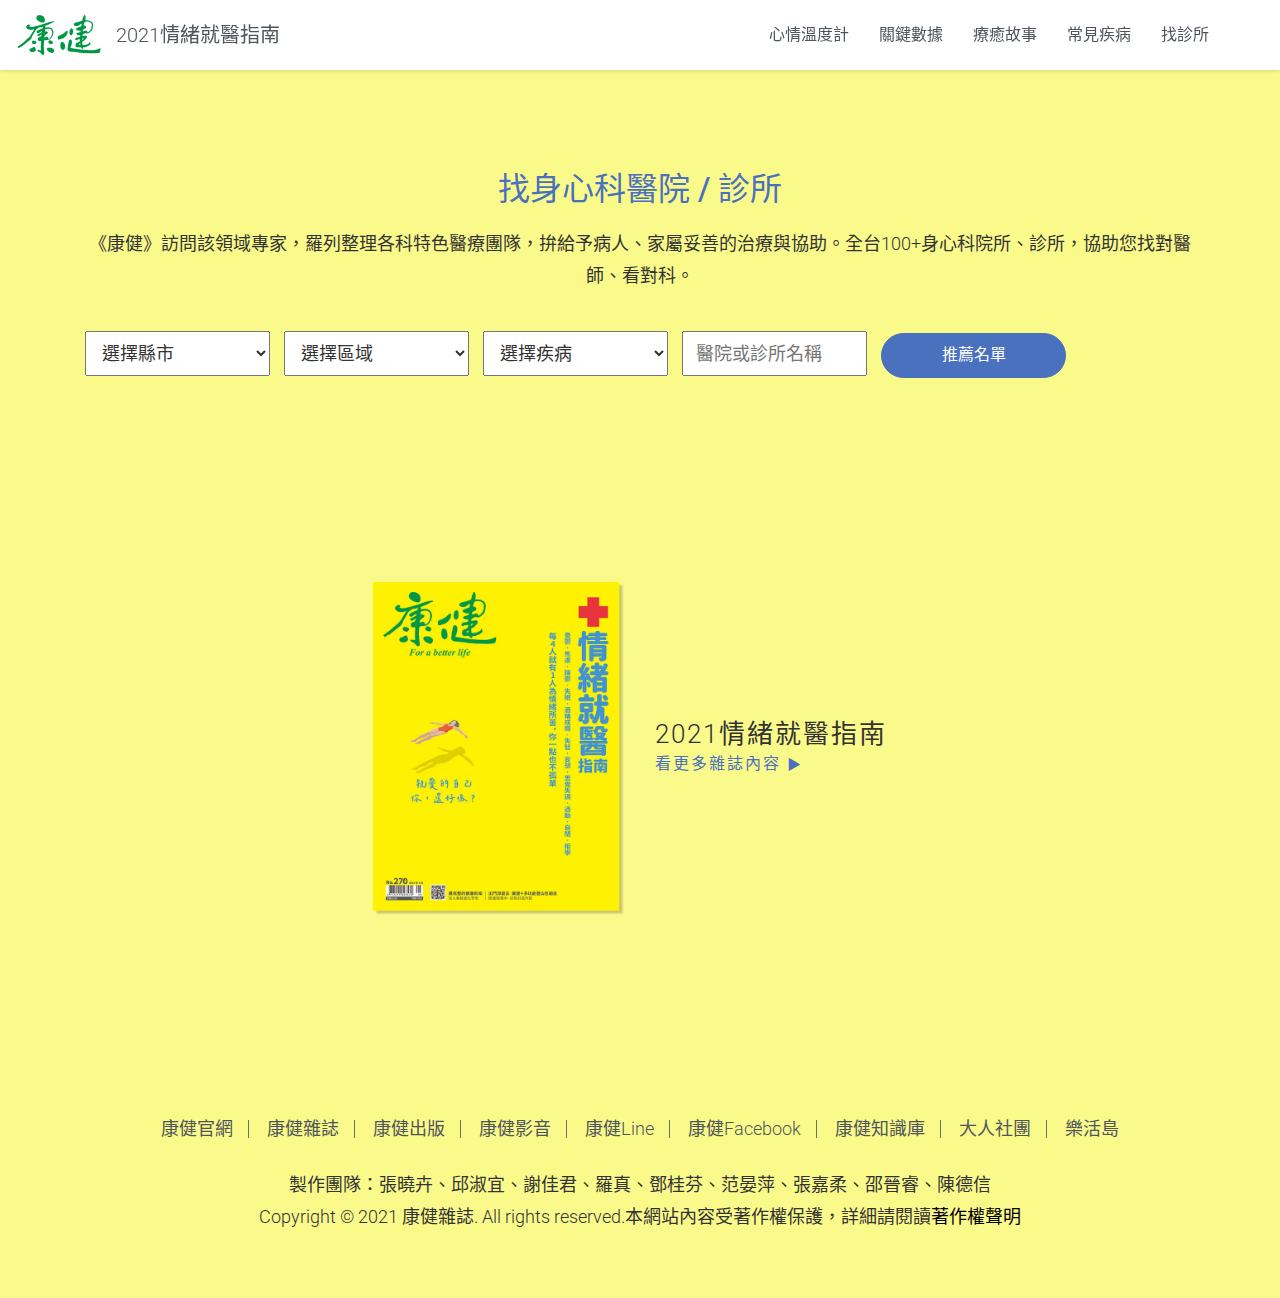
==== search.html @ f8a19983 "new" ====
<!DOCTYPE html>
<html lang="zh-TW">
<head>
  <meta charset="UTF-8">
  <meta http-equiv="X-UA-Compatible" content="IE=edge">
  <meta name="viewport" content="width=device-width, initial-scale=1.0">
  <title>親愛的自己　你，還好嗎？　2021情緒就醫指南｜康健雜誌</title>
  <meta name="description" content="掉入情緒泥淖中，你遠永不是孤單一人，走在療癒路上，我們陪你一起認識更完整的自己。">
  <meta name="keywords" content="憂鬱症,焦慮症,躁鬱症,失眠,思覺失調,拒學,懼學,過動,自閉,失智症,妄想症,就醫指南">
  <meta name="copyright" content="">
  <meta http-equiv="Pragma" content="no-cache">
  <meta property="og:url" content="https://web.commonhealth.com.tw/2021mental-health/">
  <meta property="og:type" content="website">
  <meta property="og:title" content="親愛的自己 你，還好嗎？2021情緒就醫指南｜康健雜誌">
  <meta property="og:description" content="掉入情緒泥淖中，你遠永不是孤單一人，走在療癒路上，我們陪你一起認識更完整的自己。">
  <meta property="og:image" content="https://web.commonhealth.com.tw/2021mental-health/images/1200x630.jpg">

  <link rel="stylesheet" href="./stylesheets/normalize.css">
  <!-- 康健共用header footer -->
  <link href="./stylesheets/bootstrap.min.css" rel="stylesheet">
  <link href="./stylesheets/main.css" rel="stylesheet">
  <!-- 樣式css -->
  <link rel="stylesheet" href="./stylesheets/screen.css">
  <!-- adobefont -->
  <script>
      (function(d) {
        var config = {
          kitId: 'yvf5xby',
          scriptTimeout: 3000,
          async: true
        },
        h=d.documentElement,t=setTimeout(function(){h.className=h.className.replace(/\bwf-loading\b/g,"")+" wf-inactive";},config.scriptTimeout),tk=d.createElement("script"),f=false,s=d.getElementsByTagName("script")[0],a;h.className+=" wf-loading";tk.src='https://use.typekit.net/'+config.kitId+'.js';tk.async=true;tk.onload=tk.onreadystatechange=function(){a=this.readyState;if(f||a&&a!="complete"&&a!="loaded")return;f=true;clearTimeout(t);try{Typekit.load(config)}catch(e){}};s.parentNode.insertBefore(tk,s)
      })(document);
  </script>

  <!-- Google Tag Manager -->
  <noscript><iframe src="//www.googletagmanager.com/ns.html?id=GTM-MCMN77"
      height="0" width="0" style="display:none;visibility:hidden"></iframe></noscript>
  <script>(function(w,d,s,l,i){w[l]=w[l]||[];w[l].push({'gtm.start':
      new Date().getTime(),event:'gtm.js'});var f=d.getElementsByTagName(s)[0],
      j=d.createElement(s),dl=l!='dataLayer'?'&l='+l:'';j.async=true;j.src=
      '//www.googletagmanager.com/gtm.js?id='+i+dl;f.parentNode.insertBefore(j,f);
      })(window,document,'script','dataLayer','GTM-MCMN77');</script>
  <!-- End Google Tag Manager -->
</head>
<body class="search-page">
  <header id="main-header">
    <nav class="navbar navbar-expand-lg">
      <a href="https://www.commonhealth.com.tw/">
        <div id="main-logo">2021情緒就醫指南</div>
      </a>
      <a href="index.html">
        <div class="navbar-brand">2021情緒就醫指南</div>
      </a>
      <button class="navbar-toggler" type="button" data-toggle="collapse" data-target="#navbarNavDropdown" aria-controls="navbarNavDropdown" aria-expanded="false" aria-label="Toggle navigation">
        <span class="navbar-toggler-icon"></span>
      </button>
      <div class="collapse navbar-collapse" id="navbarNavDropdown">
        <ul class="navbar-nav ml-auto">
          <li class="nav-item active">
            <a class="nav-link gtm-track" href="index.html">心情溫度計</a>
          </li>
          <li class="nav-item">
            <a class="nav-link gtm-track" href="story.html">關鍵數據</a>
          </li>
          <li class="nav-item">
            <a class="nav-link gtm-track" href="story.html#depression">療癒故事</a>
          </li>
          <li class="nav-item">
            <a class="nav-link gtm-track" href="story.html#symptom">常見疾病</a>
          </li>
          <li class="nav-item">
            <a class="nav-link gtm-track" href="search.html">找診所</a>
          </li>
          <div class="social-box">
            <a data-category="web_web" data-action="2021mental-health" data-label="click-header-fbshare" href="https://www.facebook.com/commonhealth"
              target="_blank" class="box icon gtm-event">
              <img src="https://assets.fevercdn.com/nc/icons/icon-fb.png" alt="">
            </a>
            <a data-category="web_web" data-action="2021mental-health" data-label="click-header-lineshare" href="https://maac.io/1ojgb"
              target="_blank" class="box icon gtm-event">
              <img src="https://assets.fevercdn.com/nc/icons/icon-line.png" alt="">
            </a>
          </div>
        </ul>
      </div>
    </nav>
</header>

    <!-- search hospital-->
    <section class="search-block">
      <div class="container">
         <h2>找身心科醫院 / 診所</h2>
         <p>《康健》訪問該領域專家，羅列整理各科特色醫療團隊，拚給予病人、家屬妥善的治療與協助。全台100+身心科院所、診所，協助您找對醫師、看對科。</p>
          <select name="select_city" id="city" class="col-12 col-md-2">
              <option value="" selected>選擇縣市</option>
          </select>
          <select name="select_area" id="area" class="col-12 col-md-2">
              <option value="" selected>選擇區域</option>
          </select>
          <select name="select_disease" id="disease" class="col-12 col-md-2">
              <option value="" selected>選擇疾病</option>
              <option value="all">全部</option>
              <option value="憂鬱症">憂鬱症</option>
              <option value="焦慮症">焦慮症</option>
              <option value="躁鬱症">躁鬱症</option>
              <option value="睡眠障礙">睡眠障礙</option>
              <option value="成癮（酒癮）">成癮（酒癮）</option>
              <option value="失智症">失智症</option>
              <option value="妄想症">妄想症</option>
              <option value="思覺失調">思覺失調</option>
              <option value="過動症">過動症</option>
              <option value="自閉症">自閉症</option>
              <option value="拒學／懼學">懼學（拒學）</option>
          </select>
          <input placeholder="醫院或診所名稱" id="search_name" class="col-12 col-md-2">
          <button id="gosearch" class="col-12 col-md-2" data-category="web_web" data-action="2021mental-health" data-label="click-search-hospital">推薦名單</button>
          <div class="show_result">
              <table id="result">
                  <thead>
                      <tr>
                          <td>醫院／診所</td>
                          <td>電話</td>
                          <td>地址</td>
                          <td>特色說明</td>
                      </tr>
                  </thead>
                  <tbody>
                  </tbody>
              </table>
          </div>
      </div>
  </section>

  <!-- buy -->
  <section class="buy-block">
    <div class="container">
      <div class="row">
        <div class="cover col-8 offset-2 col-md-3 offset-md-3"> <a href=""><img src="./images/cover.png" alt=""></a></div>
          <div class="text col-12 col-md-3 ">
            <h3>2021情緒就醫指南</h3>
            <h5><a href="https://shop.cwbook.com.tw/SalePage/Index/6976484" target="_blank">看更多雜誌內容<span>▶</span></a></h5>
        </div>
      </div>
    </div>
  </section>

  <!-- footer -->
  <footer id="main-footer">
    <div class="container">
    <ul>
        <li><a href="https://www.commonhealth.com.tw/" target="_blank">康健官網</a></li>
        <li><a href="https://www.commonhealth.com.tw/magazine/4536" target="_blank">康健雜誌</a></li>
        <li><a href="https://www.commonhealth.com.tw/book/index.action" target="_blank">康健出版</a></li>
        <li><a href="https://www.youtube.com/user/CommonHealthTV" target="_blank">康健影音</a></li>
        <li><a href="https://page.line.me/commonhealth?openQrModal=true" target="_blank">康健Line</a></li>
        <li><a href="https://www.facebook.com/commonhealth/" target="_blank">康健Facebook</a></li>
        <li><a href="https://kb.commonhealth.com.tw/" target="_blank">康健知識庫</a></li>
        <li><a href="https://club.commonhealth.com.tw/" target="_blank">大人社團</a></li>
        <li><a href="https://lohas.commonhealth.com.tw/" target="_blank">樂活島</a></li>
    </ul>
    <p>製作團隊：張曉卉、邱淑宜、謝佳君、羅真、鄧桂芬、范晏萍、張嘉柔、邵晉睿、陳德信<br>Copyright © 2021 康健雜誌. All rights reserved.本網站內容受著作權保護，詳細請閱讀<a href="https://www.commonhealth.com.tw/copyright">著作權聲明</a> </p>
    </div>
</footer>

    <!-- js -->
    <script type="text/javascript" src="./js/jquery.min.js"></script>
    <script type="text/javascript" src="./js/bootstrap.min.js"></script>
    <script src="https://code.jquery.com/jquery-2.2.4.min.js"></script>
    <script src="https://cdn.datatables.net/1.10.24/js/jquery.dataTables.min.js"></script>
    <script src="./js/hospital.js"></script>

</body>

</html>
---- stylesheets/main.css ----
@import url("http://fonts.googleapis.com/earlyaccess/notosanstc.css");
@import url("https://fonts.googleapis.com/css?family=Roboto");
@import url("https://fonts.googleapis.com/css?family=Josefin+Sans:300,300i,400");
/*! normalize.css v3.0.3 | MIT License | github.com/necolas/normalize.css */
html {
  font-family: sans-serif;
  -ms-text-size-adjust: 100%;
  -webkit-text-size-adjust: 100%;
}

body {
  margin: 0;
}

article,
aside,
details,
figcaption,
figure,
footer,
header,
hgroup,
main,
menu,
nav,
section,
summary {
  display: block;
}

audio,
canvas,
progress,
video {
  display: inline-block;
  vertical-align: baseline;
}

audio:not([controls]) {
  display: none;
  height: 0;
}

[hidden],
template {
  display: none;
}

a {
  background-color: transparent;
}

a:active, a:hover, a:focus {
  outline: 0;
  text-decoration: none;
}

abbr[title] {
  border-bottom: 1px dotted;
}

b,
strong {
  font-weight: bold;
}

dfn {
  font-style: italic;
}

small {
  font-size: 80%;
}

sub,
sup {
  font-size: 75%;
  line-height: 0;
  position: relative;
  vertical-align: baseline;
}

sup {
  top: -0.5em;
}

sub {
  bottom: -0.25em;
}

img {
  border: 0;
}

svg:not(:root) {
  overflow: hidden;
}

figure {
  margin: 0;
}

hr {
  -webkit-box-sizing: content-box;
          box-sizing: content-box;
  height: 0;
}

pre {
  overflow: auto;
}

code,
kbd,
pre,
samp {
  font-family: monospace, monospace;
  font-size: 1em;
}

button,
input,
optgroup,
select,
textarea {
  color: inherit;
  font: inherit;
  margin: 0;
}

button {
  overflow: visible;
}

button,
select {
  text-transform: none;
}

button,
html input[type="button"],
input[type="reset"],
input[type="submit"] {
  -webkit-appearance: button;
  cursor: pointer;
}

button[disabled],
html input[disabled] {
  cursor: default;
}

button::-moz-focus-inner,
input::-moz-focus-inner {
  border: 0;
  padding: 0;
}

input {
  line-height: normal;
}

input[type="checkbox"],
input[type="radio"] {
  -webkit-box-sizing: border-box;
          box-sizing: border-box;
  padding: 0;
}

input[type="number"]::-webkit-inner-spin-button,
input[type="number"]::-webkit-outer-spin-button {
  height: auto;
}

input[type="search"] {
  -webkit-appearance: textfield;
  -webkit-box-sizing: content-box;
          box-sizing: content-box;
}

input[type="search"]::-webkit-search-cancel-button,
input[type="search"]::-webkit-search-decoration {
  -webkit-appearance: none;
}

fieldset {
  border: 0;
  margin: 0;
  padding: 0;
}

legend {
  border: 0;
  padding: 0;
}

textarea {
  overflow: auto;
}

optgroup {
  font-weight: bold;
}

body {
  padding-top: 70px;
  font-size: 1.125rem;
  font-family: -apple-system, BlinkMacSystemFont, "Noto Sans TC", "Microsoft JhengHei", "Roboto", "Helvetica Neue", Arial, sans-serif, "Apple Color Emoji", "Segoe UI Emoji", "Segoe UI Symbol";
}

header {
  position: fixed;
  top: 0;
  z-index: 9999;
  width: 100%;
  height: 70px;
}

header nav {
  color: #4F555C;
  background-color: #fff;
  -webkit-box-shadow: 0 0 5px rgba(0, 0, 0, 0.2);
          box-shadow: 0 0 5px rgba(0, 0, 0, 0.2);
}

header nav .navbar-nav a.nav-link {
  color: #4F555C;
  -webkit-transition: .3s;
  -o-transition: .3s;
  transition: .3s;
  font-size: 16px;
}

header nav .navbar-nav a.nav-link:hover {
  color: #45b035;
}

header nav #main-logo {
  float: left;
  background: url(../images/img_logo.svg) no-repeat center/contain;
  width: 85px;
  height: 40px;
  margin: 7px 15px 7px 0;
  text-indent: -5000px;
}

header nav .navbar-brand {
  margin-right: 0;
  color: #4F555C;
}

header nav .dropdown-item {
  -webkit-transition: .3s;
  -o-transition: .3s;
  transition: .3s;
}

header nav .dropdown-item:hover, header nav .dropdown-item:focus, header nav .dropdown-item:active {
  color: #45b035;
  background: #fff;
}

footer {
  /* background-color: #F7F7F7; */
  padding: 100px 0 50px;
  text-align: center;
  font-size: 0.875rem;
}
footer a {
  color:#000;
}

footer ul {
  list-style: none;
  padding-left: 0;
}

footer ul li {
  display: inline-block;
  margin: 0 15px 15px 0;
  border-right: 1px solid #707070;
  padding-right: 15px;
  line-height: 1;
  font-size: 1.125rem;
}

footer ul li:last-child {
  border-right: none;
  padding-right: 0;
  margin-right: 0;
}

footer ul li a, footer ul li a:hover {
  color: #4F555C;
}

.social-box {
  display: flex;
  align-items: center;
  vertical-align: bottom;
}
.social-box a {
  margin: 0 10px;
  display: flex;
  
}
.social-box a img {
  height: 30px;
}


@media (max-width: 768px) {
  body {
    padding-top: 56px;
  }
  header {
    position: fixed;
    top: 0;
    z-index: 10;
    width: 100%;
    height: 56px;
    z-index: 9999;
  }
  header nav {
    color: #4F555C;
    -webkit-box-shadow: 0 0 5px rgba(0, 0, 0, 0.2);
            box-shadow: 0 0 5px rgba(0, 0, 0, 0.2);
  }
  header nav .navbar-nav a.nav-link {
    color: #4F555C;
    padding-top: 15px;
    padding-bottom: 15px;
  }
  header nav .navbar-nav a.nav-link:hover {
    color: #45b035;
  }
  header nav .navbar-brand {
    font-size: 0.875rem;
  }
  header nav .dropdown-menu {
    border: none;
  }
  header nav .dropdown-menu .dropdown-item {
    padding-top: 10px;
    padding-bottom: 10px;
  }
  header nav .dropdown-menu .dropdown-item:hover {
    color: #45b035;
    background: #fff;
  }
  header nav .navbar-toggler {
    border-color: none;
  }
  header nav .navbar-toggler:focus {
    outline: none;
  }
  header nav .navbar-toggler-icon {
    background-image: url("data:image/svg+xml;charset=utf8,%3Csvg viewBox='0 0 32 32' xmlns='http://www.w3.org/2000/svg'%3E%3Cpath stroke='rgba(13, 13, 13, 100)' stroke-width='2' stroke-linecap='round' stroke-miterlimit='10' d='M4 8h24M4 16h24M4 24h24'/%3E%3C/svg%3E");
  }
  header nav #main-logo {
    float: left;
    background-image: url(../images/img_logo.svg));
    background-size: contain;
    background-repeat: no-repeat;
    background-position: center;
    width: 62px;
    height: 30px;
    margin: 0;
    text-indent: -5000px;
  }
  .social-box a {
    margin: 0 26px 0 0; 
    padding: 15px 0;
  }
}

@media (min-width: 992px) {
  .navbar-expand-lg .navbar-nav .nav-link {
    padding-right: 15px;
    padding-left: 15px;
  }
}
---- stylesheets/screen.css ----
@charset "UTF-8";
body {
  background-color: #FCFCFC;
  font-family: 'roboto', 'source-han-sans-traditional', sans-serif;
  font-weight: 300;
  font-style: normal;
  line-height: 1.75;
  color: #333;
  overflow-x: hidden;
}
body.index-page, body.search-page {
  background-color: #FAFA8B;
}
body.noscroll {
  position: fixed;
  width: 100%;
  overflow-y: scroll;
}

a {
  text-decoration: none;
}

p {
  font-size: 18px;
}
@media (max-width: 768px) {
  p {
    font-size: 17px;
  }
}

h2 {
  color: #4A71BE;
  font-size: 32px;
  margin: 0 auto 20px;
  text-align: center;
}
@media (max-width: 768px) {
  h2 {
    font-size: 28px;
    line-height: 1.4;
  }
}

h3 {
  font-size: 26px;
  font-weight: 300;
  line-height: 1.5;
  margin: 0;
}

@media (max-width: 768px) {
  h3 {
    font-size: 20px;
  }
}
.op-block {
  height: 100vh;
  display: flex;
  align-items: center;
  justify-content: center;
  margin-top: -2%;
}
.op-block .row {
  align-items: center;
}
.op-block .op-img .grid-item {
  height: 35vh;
  width: 90%;
  display: inline-block;
  position: relative;
}
.op-block .op-img .grid-item .grid-item1 {
  background-color: #8E9EF7;
  height: 100%;
  clip-path: polygon(0 3%, 100% 3%, 100% 88%, 0 100%);
}
.op-block .op-img .grid-item .grid-item2 {
  background-color: #F5C66E;
  height: 100%;
  clip-path: polygon(0 10%, 100% 0%, 100% 100%, 0 100%);
}
.op-block .op-img .grid-item .grid-item3 {
  background-color: #FFD9AC;
  height: 100%;
  clip-path: polygon(0 0, 100% 12%, 100% 100%, 0 100%);
}
.op-block .op-img .grid-item .grid-item4 {
  background-color: #ACFFFC;
  height: 100%;
  clip-path: polygon(0 10%, 100% 10%, 100% 100%, 0% 100%);
}
.op-block .op-img .grid-item .item-img {
  position: absolute;
  bottom: -9%;
  left: 0;
  width: 95%;
}
@media (max-width: 768px) {
  .op-block .op-img .grid-item .item-img {
    bottom: -10%;
    left: -3%;
  }
}
.op-block .op-img:nth-child(1) {
  padding-right: 8px;
}
.op-block .op-img:nth-child(2) {
  padding-left: 8px;
}
.op-block .op-text {
  text-align: center;
}
.op-block .op-text h4 {
  font-size: 20px;
  font-weight: 400;
  color: #000;
  letter-spacing: 2px;
  margin: 0 auto 20px;
}
.op-block .op-text h1 {
  margin: 0 auto;
}
.op-block .op-text h1 img {
  margin-bottom: 20px;
  width: 100%;
}
.op-block .op-text p {
  font-size: 16px;
}
.op-block .op-text .btn {
  margin-top: 50px;
}
.op-block .op-text .btn a {
  border: 1px solid #4A71BE;
  padding: 8px 30px;
  border: 2px solid #4A71BE;
  border-radius: 50px;
  color: #4A71BE;
  font-size: 20px;
  font-weight: 400;
  letter-spacing: 2px;
  background: #fff;
}

.wrap {
  width: 100%;
  max-width: 1200px;
  margin: auto;
  display: flex;
  text-align: center;
  align-items: center;
}

.illustration {
  position: absolute;
  top: 0;
  z-index: 1;
}
.illustration img {
  display: block;
  width: 100%;
}
.illustration .img-move {
  position: absolute;
  top: 0;
  left: 0;
}
.illustration.illustration-1 .img-move {
  animation: illustration-1 1s infinite alternate linear;
}
.illustration.illustration-2 .img-move {
  animation: illustration-2 4s infinite alternate ease-in-out;
}
.illustration.illustration-3 .img-move {
  animation: illustration-2 1.5s infinite alternate ease-in-out;
}
.illustration.illustration-4 .img-move {
  animation: illustration-4 2s infinite forwards linear;
  opacity: 0;
}
.illustration.illustration-5 .img-move {
  animation: illustration-5 3s infinite forwards linear;
  transform-origin: 52.5% 37.5%;
}
.illustration.illustration-6 .img-move {
  animation: illustration-6 2s infinite forwards ease-in-out;
  transform-origin: top center;
}

@keyframes illustration-1 {
  0% {
    top: 0px;
    left: 0px;
  }
  25% {
    top: 1px;
    left: 2px;
  }
  50% {
    top: 0px;
    left: 0px;
  }
  75% {
    top: 1px;
    left: -2px;
  }
  100% {
    top: 0px;
    left: 0px;
  }
}
@keyframes illustration-2 {
  0% {
    left: 0px;
  }
  25% {
    left: 10px;
  }
  50% {
    left: 0px;
  }
  75% {
    left: -10px;
  }
  100% {
    left: 0px;
  }
}
@keyframes illustration-4 {
  0% {
    top: -20px;
    left: 10px;
    opacity: 0;
  }
  15% {
    top: -20px;
    left: 10px;
    opacity: 1;
  }
  85% {
    top: 0;
    left: 0;
    opacity: 1;
  }
  100% {
    top: 0;
    left: 0;
    opacity: 0;
  }
}
@keyframes illustration-5 {
  0% {
    opacity: 1;
    transform: scale(0);
  }
  50% {
    opacity: 1;
    transform: scale(1);
  }
  70% {
    opacity: 1;
    transform: scale(1);
  }
  80% {
    opacity: 0;
    transform: scale(1);
  }
  100% {
    opacity: 0;
    transform: scale(1);
  }
}
@keyframes illustration-6 {
  0% {
    left: 5px;
    transform: scale(0.95);
    opacity: 0;
  }
  25% {
    opacity: 1;
  }
  50% {
    left: 0;
    transform: scale(1);
    opacity: 1;
  }
  75% {
    opacity: 1;
  }
  100% {
    left: 0;
    transform: scale(1);
    opacity: 0;
  }
}
.op-block .illustration {
  top: -12%;
}

@media (min-width: 1400px) {
  .op-block .op-img .grid-item {
    height: 33vh;
    width: 95%;
  }
  .op-block .illustration {
    top: 0%;
  }
}
@media (max-width: 768px) {
  .op-block {
    padding-top: 45px;
    padding-bottom: 40px;
    height: auto;
  }
  .op-block .op-img .grid-item {
    height: 17vh;
    margin-bottom: 10px;
    width: 100%;
  }
  .op-block .op-img:nth-child(1) {
    padding-left: 20px;
  }
  .op-block .op-img:nth-child(2) {
    padding-right: 20px;
  }
  .op-block .illustration {
    top: -17%;
  }
  .op-block .op-text {
    margin-top: 30px;
  }
  .op-block .op-text h4 {
    font-size: 18px;
    margin-bottom: 10px;
  }
  .op-block .op-text h1 img {
    width: 210px;
  }
  .op-block .op-text .btn {
    margin-top: 10px;
  }
  .op-block .op-text .btn a {
    font-size: 15px;
  }
}
.question-block {
  height: 100vh;
  display: flex;
  align-items: center;
}
.question-block .justify-content-md-center {
  margin-top: 70px;
}

.img-block .illustration {
  position: relative;
}
.img-block img {
  width: 100%;
}

@media (max-width: 768px) {
  .question-block img {
    width: 75%;
    margin: 0 auto 20px;
  }
}
.txt-block {
  text-align: left;
}
.txt-block .schedule-range {
  width: 330px;
}
.txt-block .schedule-line {
  height: 4px;
  background-color: #ffffff;
  position: relative;
  text-align: left;
  margin-bottom: 40px;
}
@media (max-width: 768px) {
  .txt-block .schedule-line {
    margin-bottom: 20px;
  }
}
.txt-block .schedule-line::after {
  display: inline-block;
  content: "";
  position: absolute;
  height: 4px;
  background-color: #4A71BE;
}
.txt-block .schedule-line.schedule-line--1::after {
  width: 16.6666666%;
}
.txt-block .schedule-line.schedule-line--2::after {
  width: 33.3333332%;
}
.txt-block .schedule-line.schedule-line--3::after {
  width: 49.9999998%;
}
.txt-block .schedule-line.schedule-line--4::after {
  width: 66.6666664%;
}
.txt-block .schedule-line.schedule-line--5::after {
  width: 83.333333%;
}
.txt-block .schedule-line.schedule-line--6::after {
  width: 100%;
}
.txt-block .heart {
  width: 20%;
  padding: 20px 12px;
}
.txt-block .select-block {
  margin: 70px auto 0;
}
@media (max-width: 768px) {
  .txt-block .select-block {
    margin-top: 35px;
  }
}
.txt-block .select-block > div {
  max-width: 320px;
}
.txt-block .next-btn {
  border: 1px solid #4A71BE;
  border-bottom: 6px solid #4A71BE;
  margin-top: 10%;
  font-size: 15px;
  font-weight: 500;
}
.txt-block .next-btn:hover a {
  background: #000;
  color: #ddd;
}
.txt-block .btn a {
  background: transparent;
  color: #373737;
  padding: 8px 30px;
}
.txt-block .rate:not(:checked) > label:hover::before, .txt-block .rate:not(:checked) > label:hover ~ label::before,
.txt-block .rate > input:checked + label:hover::before,
.txt-block .rate > input:checked + label:hover ~ label::before,
.txt-block .rate > input:checked ~ label:hover::before,
.txt-block .rate > input:checked ~ label:hover ~ label::before {
  background-color: #4A71BE;
  border-color: #4A71BE;
}
.txt-block .rate:not(:checked) > label:hover span, .txt-block .rate:not(:checked) > label:hover ~ label span,
.txt-block .rate > input:checked + label:hover span,
.txt-block .rate > input:checked + label:hover ~ label span,
.txt-block .rate > input:checked ~ label:hover span,
.txt-block .rate > input:checked ~ label:hover ~ label span {
  color: white;
}
.txt-block .rate > input:checked ~ label::before,
.txt-block .rate > label:hover ~ input:checked ~ label::before {
  background-color: #4A71BE;
  border-color: #4A71BE;
}
.txt-block .rate > input:checked ~ label span,
.txt-block .rate > label:hover ~ input:checked ~ label span {
  color: white;
}
.txt-block label {
  position: relative;
  display: block;
  width: 50px;
  height: 50px;
  margin: 0;
}
@media (max-width: 768px) {
  .txt-block label {
    margin: 0 10px;
  }
}
.txt-block label::before {
  content: '';
  display: block;
  position: absolute;
  top: 0;
  left: 0;
  width: 50px;
  height: 50px;
  background-color: #fff;
  border: 1px solid #373737;
  border-radius: 50%;
  transition: all 0.3s;
}
.txt-block label span {
  position: absolute;
  top: 50%;
  left: 50%;
  display: block;
  color: #D0D9F2;
  font-size: 24px;
  font-weight: 100;
  line-height: 1;
  transform: translate(-50%, -50%);
  transition: all 0.3s;
  z-index: 1;
}
@media (max-width: 768px) {
  .txt-block label span {
    left: 56%;
  }
}
.txt-block input {
  position: absolute;
  opacity: 0;
}
.txt-block h5 {
  font-size: 13px;
  font-weight: 200;
  line-height: 1.5;
}
.txt-block .h5 {
  display: block;
  color: #4A71BE;
  font-size: 16px;
  font-weight: 200;
}
.txt-block .comment {
  font-size: 16px;
  margin-top: 50px;
  font-weight: 200;
}
@media (max-width: 768px) {
  .txt-block .comment {
    margin-top: 25px;
    font-size: 15px;
  }
}
.txt-block .comment span {
  display: block;
}
@media (max-width: 768px) {
  .txt-block .comment span {
    display: inline;
  }
}
@media (max-width: 768px) {
  .txt-block .q1-h3 {
    letter-spacing: -1px;
  }
  .txt-block .rate {
    display: flex;
    justify-content: center;
  }
}

#resultSection {
  display: none;
}

.result-block {
  display: none;
  padding: 100px 0;
}
@media (max-width: 768px) {
  .result-block {
    padding: 80px 0;
  }
}
.result-block .img-block img {
  width: 95%;
  margin-bottom: 10px;
}
@media (max-width: 768px) {
  .result-block .img-block {
    text-align: center;
  }
  .result-block .img-block img {
    width: 85%;
  }
}
.result-block .txt-block h3 {
  color: #4A71BE;
  margin-bottom: 20px;
}
.result-block .txt-block .sub-title img {
  height: 22px;
  margin-bottom: 10px;
}
.result-block .txt-block .sub-title2 {
  margin-top: 50px;
}
.result-block .txt-block .sub-title2 img {
  height: 26px;
}
.result-block .txt-block .help-block {
  background-color: #fff;
  padding: 20px 20px 1px;
  border-radius: 5px;
}
.result-block .txt-block .help-block .way {
  margin-bottom: 20px;
}
.result-block .txt-block .help-block .way h4 {
  margin: 0 auto 10px;
  font-size: 18px;
  font-weight: 400;
  line-height: 1;
  color: #4A71BE;
}
.result-block .txt-block .help-block .way h4 a {
  color: #4A71BE;
}
.result-block .txt-block .help-block .way h4 a span {
  margin-left: 12px;
  font-size: 14px;
}
.result-block .txt-block .help-block .way p {
  margin: 10px auto;
  line-height: 1.5;
}
.result-block .txt-block .help-block .way ol {
  padding-left: 20px;
}
.result-block .txt-block .help-block .line {
  display: block;
  width: 100%;
  height: 1px;
  background-color: #4A71BE;
  margin-bottom: 20px;
  opacity: 0.5;
}
.result-block .btn-block .play-again {
  font-size: 17px;
  color: #000;
  letter-spacing: 2px;
  margin-top: 20px;
  display: inline-block;
  position: relative;
}
.result-block .btn-block .play-again::after {
  content: "";
  display: block;
  width: 100%;
  height: 2px;
  position: absolute;
  bottom: -3px;
  left: 0;
  background: #000;
}
@media (max-width: 768px) {
  .result-block .btn-block .play-again {
    margin-top: 15px;
  }
}
.result-block .sns {
  float: right;
  margin-top: 15px;
  display: flex;
  align-items: flex-end;
}
.result-block .sns a {
  display: inline-flex;
  margin: 0 10px;
}
.result-block .sns a img {
  width: 30px;
  display: inline-block;
  opacity: .9;
  transition: .3s;
  margin: 0;
}
.result-block .sns a img:hover {
  opacity: 1;
}

.link-block {
  background-color: #4A71BE;
  display: grid;
  align-items: center;
}
.link-block .link-img {
  grid-column: 1 / 8;
}
.link-block .link-img img {
  width: 100%;
}
@media (max-width: 768px) {
  .link-block .link-img {
    grid-column: 1 / 12;
  }
}
.link-block .link-text {
  grid-column: 9 / 13;
  padding-right: 5%;
  padding-left: 5%;
}
.link-block .link-text img {
  width: 75%;
  margin-bottom: 26px;
}
.link-block .link-text img.link-text-2 {
  width: 100%;
  margin-right: 100px;
}
@media (max-width: 768px) {
  .link-block .link-text img.link-text-2 {
    margin-right: 0;
  }
}
.link-block .link-text p {
  color: #fff;
}
.link-block .link-text h4 {
  text-align: right;
  margin-top: 40px;
}
.link-block .link-text h4 a {
  font-size: 17px;
  color: #FAFA8B;
  letter-spacing: 2px;
  transition: .3s;
}
.link-block .link-text h4 a span {
  font-size: 14px;
  margin-left: 6px;
}
.link-block .link-text h4 a:hover {
  color: #000;
}
@media (max-width: 768px) {
  .link-block .link-text {
    grid-column: 1 / 12;
    padding-left: 15px;
    padding-right: 15px;
  }
  .link-block .link-text img {
    margin-top: 40px;
  }
  .link-block .link-text p {
    font-size: 15px;
  }
  .link-block .link-text h4 {
    margin-top: 30px;
    margin-bottom: 30px;
  }
}

.search-block {
  padding: 100px 0;
}
.search-block p {
  margin-bottom: 40px;
  text-align: center;
}
.search-block select {
  padding: 8px 12px;
  margin-right: 10px;
  height: 45px;
}
.search-block input {
  height: 45px;
  padding: 8px 12px;
}
.search-block button {
  height: 45px;
  background-color: #4A71BE;
  color: #FFF;
  border: none;
  font-size: 16px;
  padding-right: 35px;
  padding-left: 35px;
  border-radius: 50px;
  margin-left: 10px;
  border: 1px solid #4A71BE;
  transition: .3s;
}
.search-block button:hover {
  background-color: #fff;
  color: #4A71BE;
}
.search-block .show_result {
  text-align: left;
  font-size: 16px;
  line-height: 1.5;
  margin-top: 30px;
}
.search-block .dataTables_paginate {
  font-size: 17px;
  letter-spacing: 2px;
  color: #000;
  text-align: right;
  cursor: pointer;
  margin-top: 24px;
}
.search-block .paginate_button {
  font-size: 17px;
  letter-spacing: 2px;
  color: #4A71BE;
  margin: 0 6px;
  opacity: 0.4;
  transition: .3s;
}
.search-block .paginate_button.current {
  opacity: 1;
  font-weight: 500;
}
.search-block .paginate_button:hover {
  opacity: 1;
}
.search-block table {
  margin: auto;
}
.search-block thead {
  border-bottom: 2px solid #4A71BE;
}
@media (max-width: 768px) {
  .search-block thead {
    display: none;
  }
}
.search-block tbody tr, .search-block thead tr {
  display: flex;
  flex-direction: row;
  width: 1110px;
}
@media (max-width: 768px) {
  .search-block tbody tr, .search-block thead tr {
    flex-direction: column;
    width: 345px;
  }
}
.search-block tbody tr {
  border-bottom: 1px solid #96a8cc;
}
.search-block tbody tr:nth-last-child(1) {
  border-bottom: none;
}
@media (max-width: 768px) {
  .search-block tbody tr {
    padding-bottom: 14px;
    padding-top: 14px;
  }
}
.search-block tbody td, .search-block thead td {
  padding: 16px 10px;
  width: 80px;
}
@media (max-width: 768px) {
  .search-block tbody td, .search-block thead td {
    width: 100%;
    padding: 5px;
  }
}
.search-block tbody td:nth-child(1), .search-block thead td:nth-child(1) {
  flex-grow: 4;
  font-weight: 500;
}
@media (max-width: 768px) {
  .search-block tbody td:nth-child(1), .search-block thead td:nth-child(1) {
    flex-grow: 1;
  }
}
.search-block tbody td:nth-child(2), .search-block thead td:nth-child(2) {
  flex-grow: 1;
}
@media (max-width: 768px) {
  .search-block tbody td:nth-child(2), .search-block thead td:nth-child(2) {
    flex-grow: 1;
  }
}
.search-block tbody td:nth-child(3), .search-block thead td:nth-child(3) {
  flex-grow: 4;
}
@media (max-width: 768px) {
  .search-block tbody td:nth-child(3), .search-block thead td:nth-child(3) {
    flex-grow: 1;
  }
}
.search-block tbody td:nth-child(4), .search-block thead td:nth-child(4) {
  flex-grow: 6;
}
@media (max-width: 768px) {
  .search-block tbody td:nth-child(4), .search-block thead td:nth-child(4) {
    flex-grow: 1;
  }
}
.search-block thead td {
  font-weight: 500;
  color: #4A71BE;
}
@media (max-width: 768px) {
  .search-block {
    padding: 80px 0;
  }
  .search-block select {
    margin: 0 0 20px 0;
  }
  .search-block button {
    margin-top: 20px;
    margin-left: 0;
  }
}

.recommend {
  background-color: #FFF;
  padding: 2px 10px;
  border-radius: 16px;
  font-size: 11px;
  color: #4A71BE;
  margin-left: 6px;
  line-height: 1;
}

.buy-block {
  padding: 100px 0;
}
.buy-block .row {
  align-items: center;
}
.buy-block .cover img {
  width: 100%;
}
.buy-block .text {
  text-align: left;
  letter-spacing: 2px;
}
.buy-block .text h5 {
  font-size: 16px;
}
.buy-block .text h5 a {
  color: #4A71BE;
  transition: .3s;
}
.buy-block .text h5 a span {
  font-size: 14px;
  margin-left: 6px;
}
.buy-block .text h5 a:hover {
  color: #000;
}
@media (max-width: 768px) {
  .buy-block {
    padding: 80px 0;
  }
  .buy-block .text {
    text-align: center;
    margin-top: 20px;
  }
}

.story-page section {
  padding: 100px 0;
}
.story-page section.link-block {
  padding: 0;
}
.story-page section.s1-block {
  padding-bottom: 70px;
}
.story-page section.s2-block, .story-page section.s3-block {
  padding: 70px 0;
}
@media (max-width: 768px) {
  .story-page section {
    padding: 70px 0;
  }
  .story-page section.s1-block {
    padding-bottom: 50px;
  }
  .story-page section.s2-block, .story-page section.s3-block {
    padding: 50px 0;
  }
}
.story-page .op {
  background-color: #FAFA8B;
  padding: 100px 0 75px;
  position: relative;
}
@media (max-width: 768px) {
  .story-page .op {
    padding: 50px 0 70px;
  }
}
.story-page .op .story-h1-img {
  width: 50%;
  display: inline-block;
}
@media (max-width: 768px) {
  .story-page .op .story-h1-img {
    width: 90%;
    padding: 0 0 38px 0;
  }
}
.story-page .op .story-op-img {
  width: 40%;
  display: inline-block;
  position: absolute;
  right: 0;
  bottom: -125px;
}
@media (max-width: 768px) {
  .story-page .op .story-op-img {
    width: 55%;
    bottom: -100px;
  }
}
.story-page .tab-content .active {
  display: block;
  opacity: 1;
}

.s1-block .info-block, .s2-block .info-block, .s3-block .info-block {
  margin-top: 50px;
}
.s1-block .info-block .info-title, .s2-block .info-block .info-title, .s3-block .info-block .info-title {
  text-align: center;
  font-size: 22px;
  font-weight: 500;
  margin-bottom: 20px;
}
@media (max-width: 768px) {
  .s1-block .info-block .info-title, .s2-block .info-block .info-title, .s3-block .info-block .info-title {
    font-size: 20px;
    line-height: 1.5;
  }
}
.s1-block .info-block h6, .s2-block .info-block h6, .s3-block .info-block h6 {
  margin-top: 20px;
  font-weight: 200;
}

.s1-img {
  background-image: url(../images/form1.svg);
  background-size: contain;
  background-repeat: no-repeat;
  background-position: center;
  height: 315px;
}
@media (max-width: 768px) {
  .s1-img {
    background-image: url(../images/form1-mb.svg);
    height: 364px;
  }
}

.s2-img {
  background-image: url(../images/form2.svg);
  background-size: contain;
  background-repeat: no-repeat;
  background-position: center;
  height: 265px;
}
@media (max-width: 768px) {
  .s2-img {
    background-image: url(../images/form2-mb.svg);
    height: 310px;
  }
}

.s3-img {
  background-image: url(../images/form3.svg);
  background-size: contain;
  background-repeat: no-repeat;
  background-position: center;
  height: 346px;
}
@media (max-width: 768px) {
  .s3-img {
    background-image: url(../images/form3-mb.svg);
    height: 396px;
  }
}

.story-block .story-title {
  display: block;
  height: 34px;
  text-align: center;
  margin: 0 auto 14px;
}
@media (max-width: 768px) {
  .story-block .story-title {
    height: 30px;
  }
}
.story-block .quote-row {
  margin: 40px auto 60px;
  display: flex;
  align-items: center;
}
.story-block .quote-row img {
  width: 100%;
}
@media (max-width: 768px) {
  .story-block .quote-row {
    margin: 0px auto 30px;
  }
}
.story-block .quote {
  font-weight: 200;
  position: relative;
  padding: 30px 40px;
}
@media (max-width: 768px) {
  .story-block .quote {
    font-size: 24px;
    padding: 30px 28px;
  }
}
.story-block .quote::before {
  content: "“";
  display: inline-block;
  position: absolute;
  top: 0;
  left: 15px;
  font-size: 50px;
  font-family: 'source-han-sans-traditional', sans-serif;
}
@media (max-width: 768px) {
  .story-block .quote::before {
    left: 0;
  }
}
.story-block .quote::after {
  content: "”";
  display: inline-block;
  position: absolute;
  right: 16px;
  bottom: -20px;
  font-size: 50px;
  font-family: 'source-han-sans-traditional', sans-serif;
}
@media (max-width: 768px) {
  .story-block .quote::after {
    right: 0;
    bottom: -26px;
  }
}
.story-block .video-block {
  position: relative;
  margin-top: 50px;
}
.story-block .video-block a {
  color: white;
  font-size: 22px;
  font-weight: 500;
  letter-spacing: 2px;
}
.story-block .video-block a span {
  font-size: 18px;
  margin-left: 8px;
}
.story-block .link {
  text-align: right;
}
.story-block .link a {
  color: #4A71BE;
  font-size: 16px;
  text-align: right;
}
.story-block .link a span {
  font-size: 14px;
  margin-left: 6px;
}

.symptom-block .nav-pills {
  margin: 50px auto 30px;
  align-items: center;
  justify-content: center;
}
@media (max-width: 768px) {
  .symptom-block .nav-pills {
    margin: 0 auto;
  }
}
.symptom-block .nav-pills li {
  letter-spacing: 2px;
}
.symptom-block .tab-content table {
  border-collapse: collapse;
}
.symptom-block .tab-content table tr {
  border-bottom: 1px solid #4A71BE;
}
.symptom-block .tab-content table tr:nth-last-child(1) {
  border-bottom: none;
}
@media (max-width: 768px) {
  .symptom-block .tab-content table tr {
    vertical-align: baseline;
  }
}
.symptom-block .tab-content table th {
  width: 8%;
  font-weight: 300;
  font-size: 17px;
  letter-spacing: 2px;
  color: #4A71BE;
  padding: 20px 10px;
}
.symptom-block .tab-content table td {
  font-weight: 200;
  font-size: 17px;
  padding: 20px 10px;
}

@media (max-width: 768px) {
  .symptom-block .nav-pills li {
    margin: 10px 0;
  }
}

.nav-pills > li > a {
  font-size: 18px;
  background: #fff;
  color: #4A71BE;
  border: 1px solid #4A71BE;
  padding: 6px 20px;
  border-radius: 50px;
  margin: 0 10px;
}
@media (max-width: 768px) {
  .nav-pills > li > a {
    font-size: 16px;
    padding: 6px 16px;
    margin: 0 10px;
  }
}

.nav-pills > li.active > a {
  background-color: #4A71BE;
  color: #fff;
}

.nav > li > a:focus,
.nav > li > a:hover,
.nav > li > a.active {
  background-color: #4A71BE;
  color: #fff;
  transition: .3s;
}
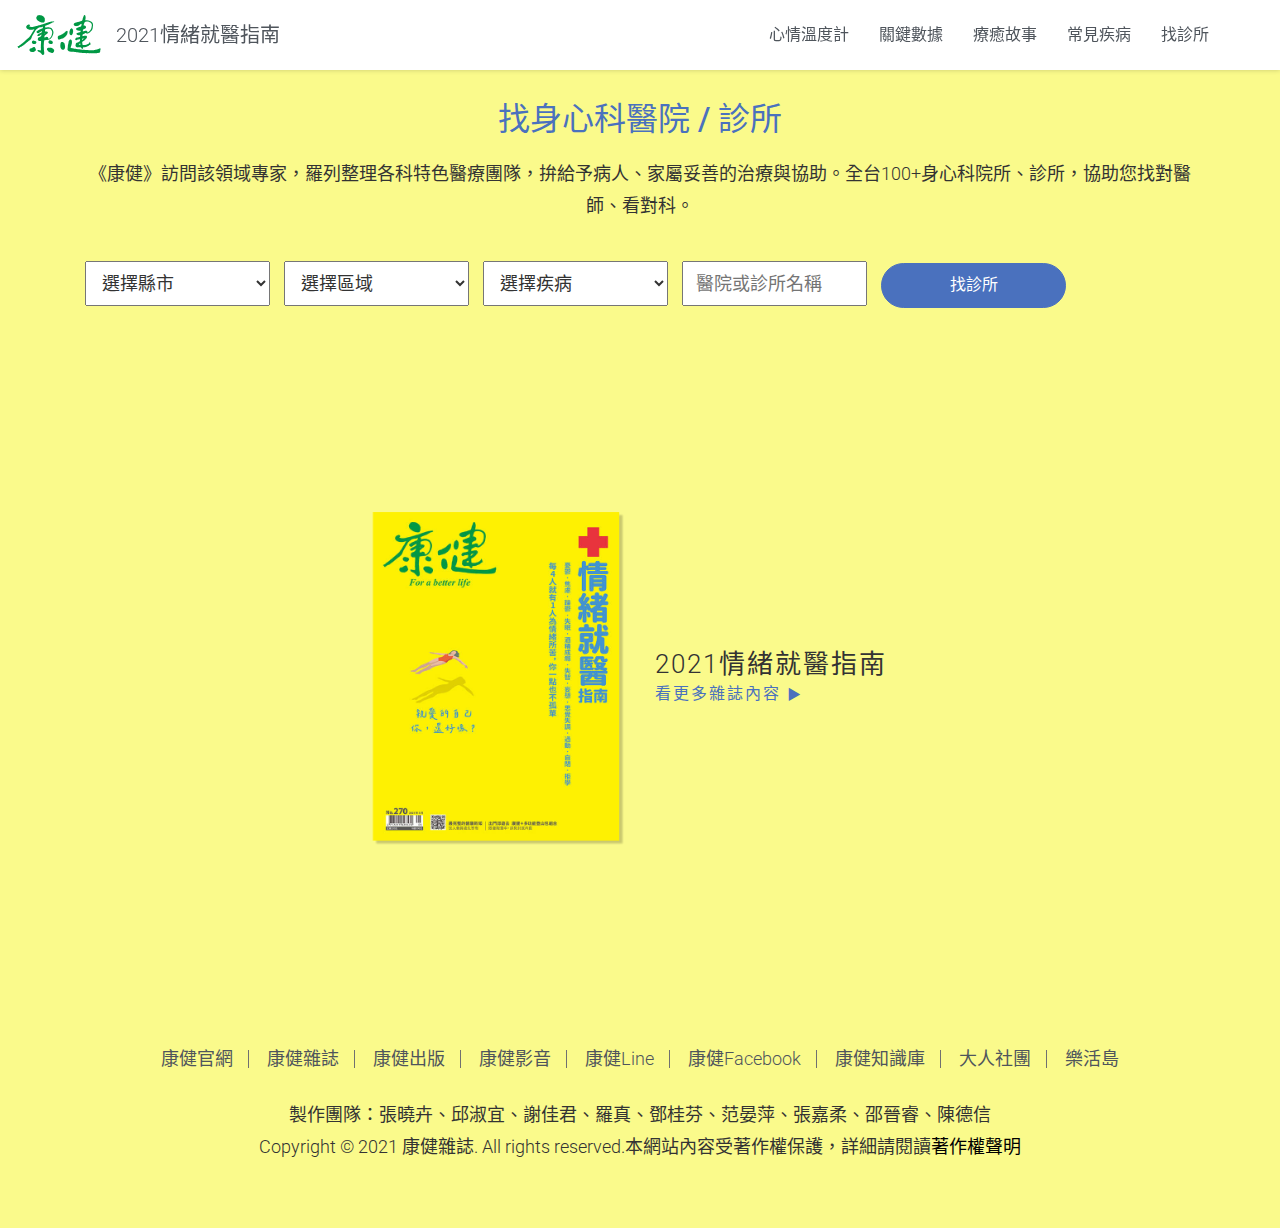
==== commit f1ff8af7: "op, touchstart" ====
--- a/search.html
+++ b/search.html
@@ -114,7 +114,7 @@
               <option value="拒學／懼學">懼學（拒學）</option>
           </select>
           <input placeholder="醫院或診所名稱" id="search_name" class="col-12 col-md-2">
-          <button id="gosearch" class="col-12 col-md-2" data-category="web_web" data-action="2021mental-health" data-label="click-search-hospital">推薦名單</button>
+          <button id="gosearch" class="col-12 col-md-2" data-category="web_web" data-action="2021mental-health" data-label="click-search-hospital">找診所</button>
           <div class="show_result">
               <table id="result">
                   <thead>
@@ -136,7 +136,7 @@
   <section class="buy-block">
     <div class="container">
       <div class="row">
-        <div class="cover col-8 offset-2 col-md-3 offset-md-3"> <a href=""><img src="./images/cover.png" alt=""></a></div>
+        <div class="cover col-8 offset-2 col-md-3 offset-md-3"> <a href="https://shop.cwbook.com.tw/SalePage/Index/6976484" target="_blank"><img src="./images/cover.png" alt=""></a></div>
           <div class="text col-12 col-md-3 ">
             <h3>2021情緒就醫指南</h3>
             <h5><a href="https://shop.cwbook.com.tw/SalePage/Index/6976484" target="_blank">看更多雜誌內容<span>▶</span></a></h5>
--- a/stylesheets/main.css
+++ b/stylesheets/main.css
@@ -203,7 +203,7 @@
 }
 
 body {
-  padding-top: 70px;
+  /* padding-top: 70px; */
   font-size: 1.125rem;
   font-family: -apple-system, BlinkMacSystemFont, "Noto Sans TC", "Microsoft JhengHei", "Roboto", "Helvetica Neue", Arial, sans-serif, "Apple Color Emoji", "Segoe UI Emoji", "Segoe UI Symbol";
 }
@@ -311,7 +311,7 @@
 
 @media (max-width: 768px) {
   body {
-    padding-top: 56px;
+    /* padding-top: 56px; */
   }
   header {
     position: fixed;
--- a/stylesheets/screen.css
+++ b/stylesheets/screen.css
@@ -60,7 +60,7 @@
   display: flex;
   align-items: center;
   justify-content: center;
-  margin-top: -2%;
+  padding-top: 70px;
 }
 .op-block .row {
   align-items: center;
@@ -99,8 +99,9 @@
 }
 @media (max-width: 768px) {
   .op-block .op-img .grid-item .item-img {
-    bottom: -10%;
+    bottom: -20%;
     left: -3%;
+    z-index: 1;
   }
 }
 .op-block .op-img:nth-child(1) {
@@ -309,10 +310,11 @@
   }
 }
 @media (max-width: 768px) {
-  .op-block {
-    padding-top: 45px;
+  .op-block .container {
+    height: 100%;
+    padding-top: 90px;
     padding-bottom: 40px;
-    height: auto;
+    overflow: scroll;
   }
   .op-block .op-img .grid-item {
     height: 17vh;
@@ -565,6 +567,14 @@
     padding: 80px 0;
   }
 }
+.result-block button {
+  background: #fff;
+  border: 1px solid #333;
+  padding: 7px 16px;
+  font-size: 15px;
+  line-height: 1;
+  margin-bottom: 20px;
+}
 .result-block .img-block img {
   width: 95%;
   margin-bottom: 10px;
@@ -975,11 +985,6 @@
   padding: 100px 0 75px;
   position: relative;
 }
-@media (max-width: 768px) {
-  .story-page .op {
-    padding: 50px 0 70px;
-  }
-}
 .story-page .op .story-h1-img {
   width: 50%;
   display: inline-block;
@@ -1162,7 +1167,7 @@
 }
 
 .symptom-block .nav-pills {
-  margin: 50px auto 30px;
+  margin: 40px auto 20px;
   align-items: center;
   justify-content: center;
 }
@@ -1173,6 +1178,8 @@
 }
 .symptom-block .nav-pills li {
   letter-spacing: 2px;
+  margin-top: 10px;
+  margin-bottom: 10px;
 }
 .symptom-block .tab-content table {
   border-collapse: collapse;
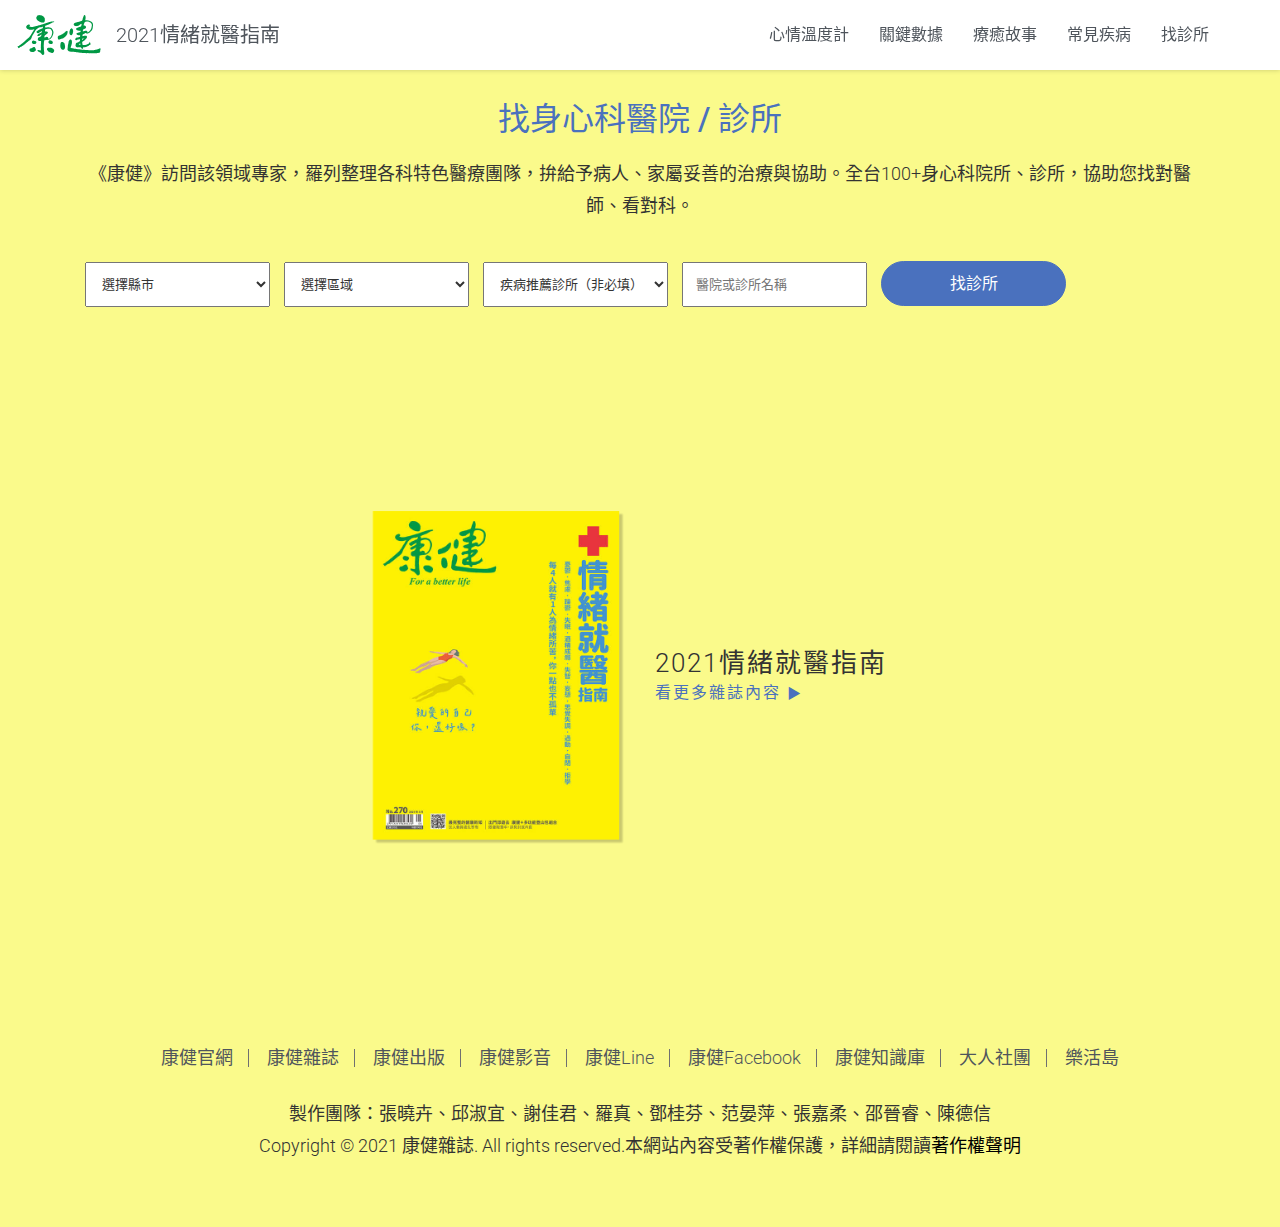
==== commit 42d178c7: "speaker" ====
--- a/search.html
+++ b/search.html
@@ -99,7 +99,7 @@
               <option value="" selected>選擇區域</option>
           </select>
           <select name="select_disease" id="disease" class="col-12 col-md-2">
-              <option value="" selected>選擇疾病</option>
+              <option value="" selected>疾病推薦診所（非必填）</option>
               <option value="all">全部</option>
               <option value="憂鬱症">憂鬱症</option>
               <option value="焦慮症">焦慮症</option>
--- a/stylesheets/screen.css
+++ b/stylesheets/screen.css
@@ -168,6 +168,11 @@
   top: 0;
   left: 0;
 }
+@media (max-width: 768px) {
+  .illustration .img-move {
+    left: 10%;
+  }
+}
 .illustration.illustration-1 .img-move {
   animation: illustration-1 1s infinite alternate linear;
 }
@@ -310,11 +315,21 @@
   }
 }
 @media (max-width: 768px) {
+  body.noscroll {
+    height: 100%;
+    min-height: 100%;
+  }
+
+  .op-block {
+    height: 100%;
+    min-height: 100%;
+  }
   .op-block .container {
     height: 100%;
-    padding-top: 90px;
+    padding-top: 40px;
     padding-bottom: 40px;
     overflow: scroll;
+    -webkit-overflow-scrolling: touch;
   }
   .op-block .op-img .grid-item {
     height: 17vh;
@@ -341,7 +356,7 @@
     width: 210px;
   }
   .op-block .op-text .btn {
-    margin-top: 10px;
+    margin-top: 0px;
   }
   .op-block .op-text .btn a {
     font-size: 15px;
@@ -355,6 +370,11 @@
 .question-block .justify-content-md-center {
   margin-top: 70px;
 }
+@media (max-width: 768px) {
+  .question-block .justify-content-md-center {
+    margin-top: -30px;
+  }
+}
 
 .img-block .illustration {
   position: relative;
@@ -365,7 +385,7 @@
 
 @media (max-width: 768px) {
   .question-block img {
-    width: 75%;
+    width: 70%;
     margin: 0 auto 20px;
   }
 }
@@ -765,10 +785,12 @@
   padding: 8px 12px;
   margin-right: 10px;
   height: 45px;
+  font-size: 13px;
 }
 .search-block input {
   height: 45px;
   padding: 8px 12px;
+  font-size: 13px;
 }
 .search-block button {
   height: 45px;
@@ -1141,7 +1163,7 @@
 }
 .story-block .video-block {
   position: relative;
-  margin-top: 50px;
+  margin-top: 10px;
 }
 .story-block .video-block a {
   color: white;
@@ -1155,6 +1177,7 @@
 }
 .story-block .link {
   text-align: right;
+  margin-bottom: 25px;
 }
 .story-block .link a {
   color: #4A71BE;
@@ -1164,6 +1187,17 @@
 .story-block .link a span {
   font-size: 14px;
   margin-left: 6px;
+}
+.story-block .speaker {
+  font-size: 16px;
+  color: #4A71BE;
+  cursor: pointer;
+  display: inline-block;
+}
+.story-block .speaker img {
+  width: 20px;
+  margin-right: 10px;
+  margin-bottom: 5px;
 }
 
 .symptom-block .nav-pills {
